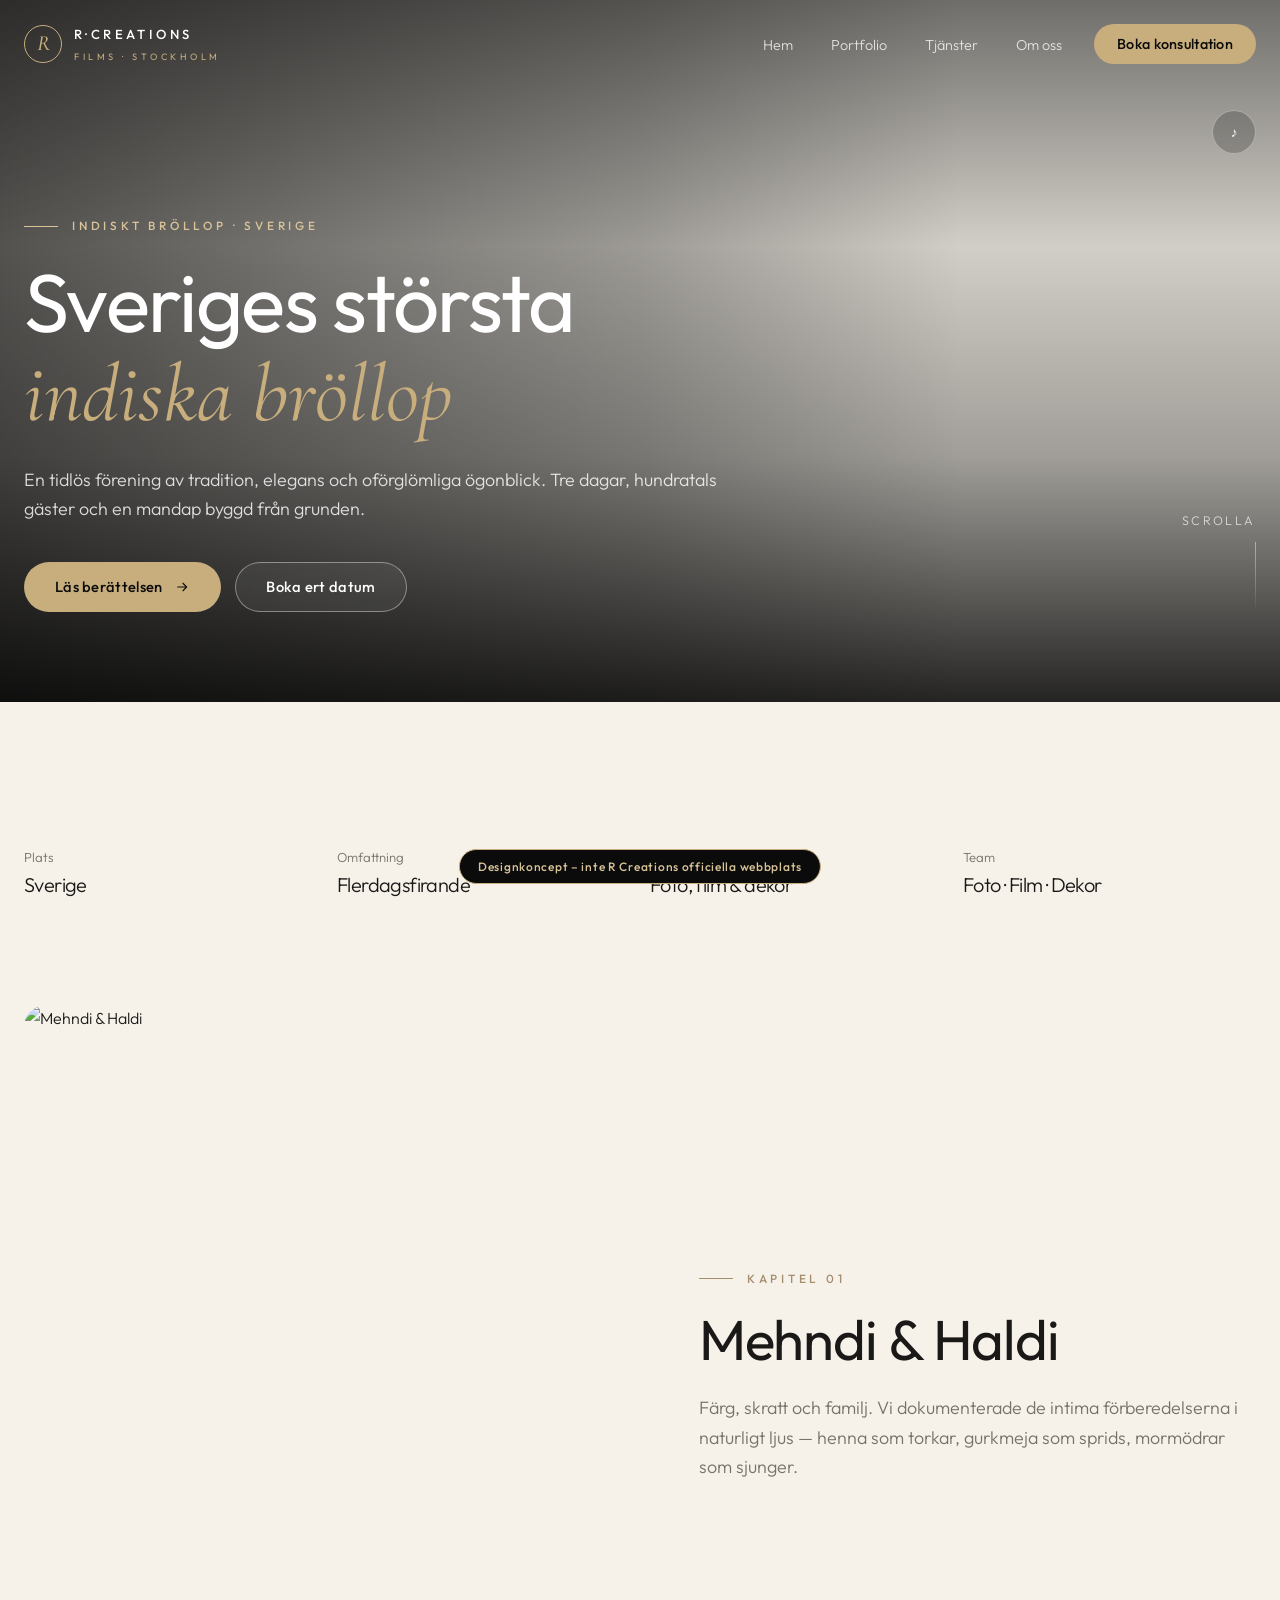
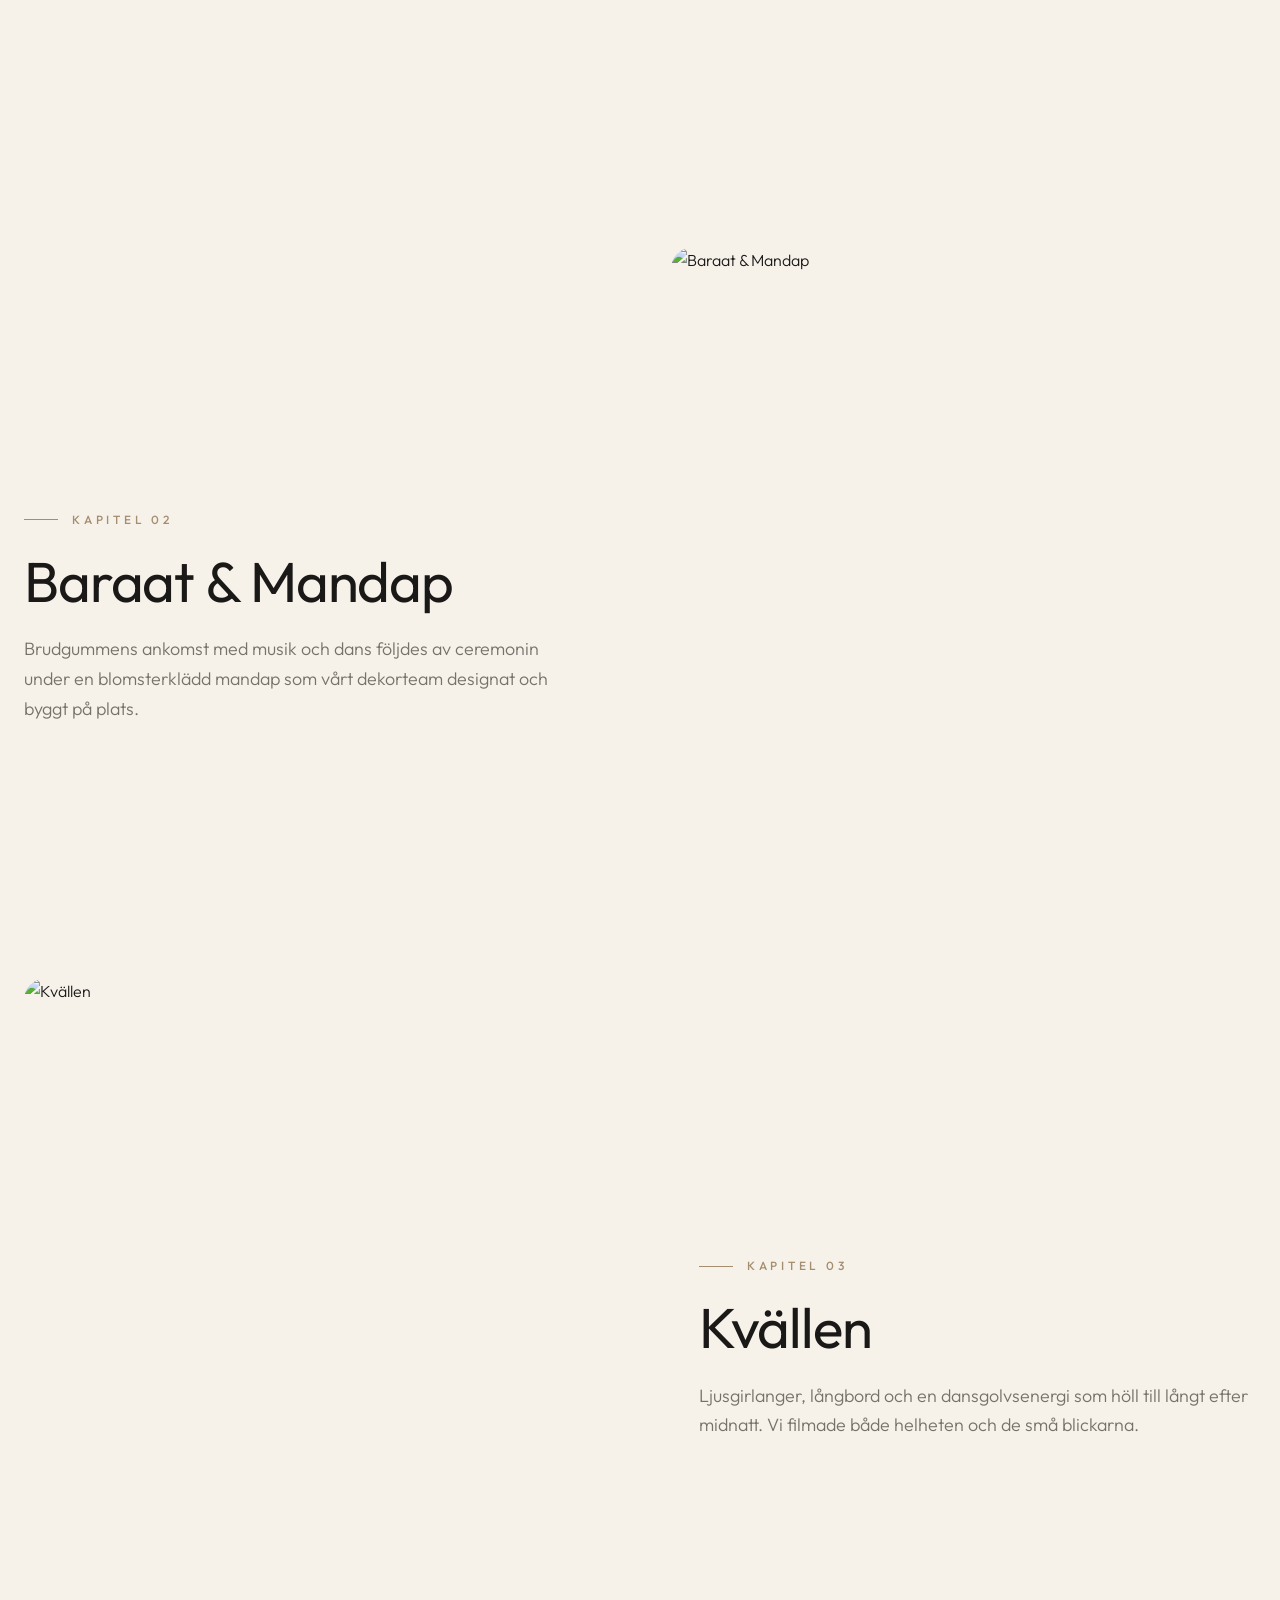
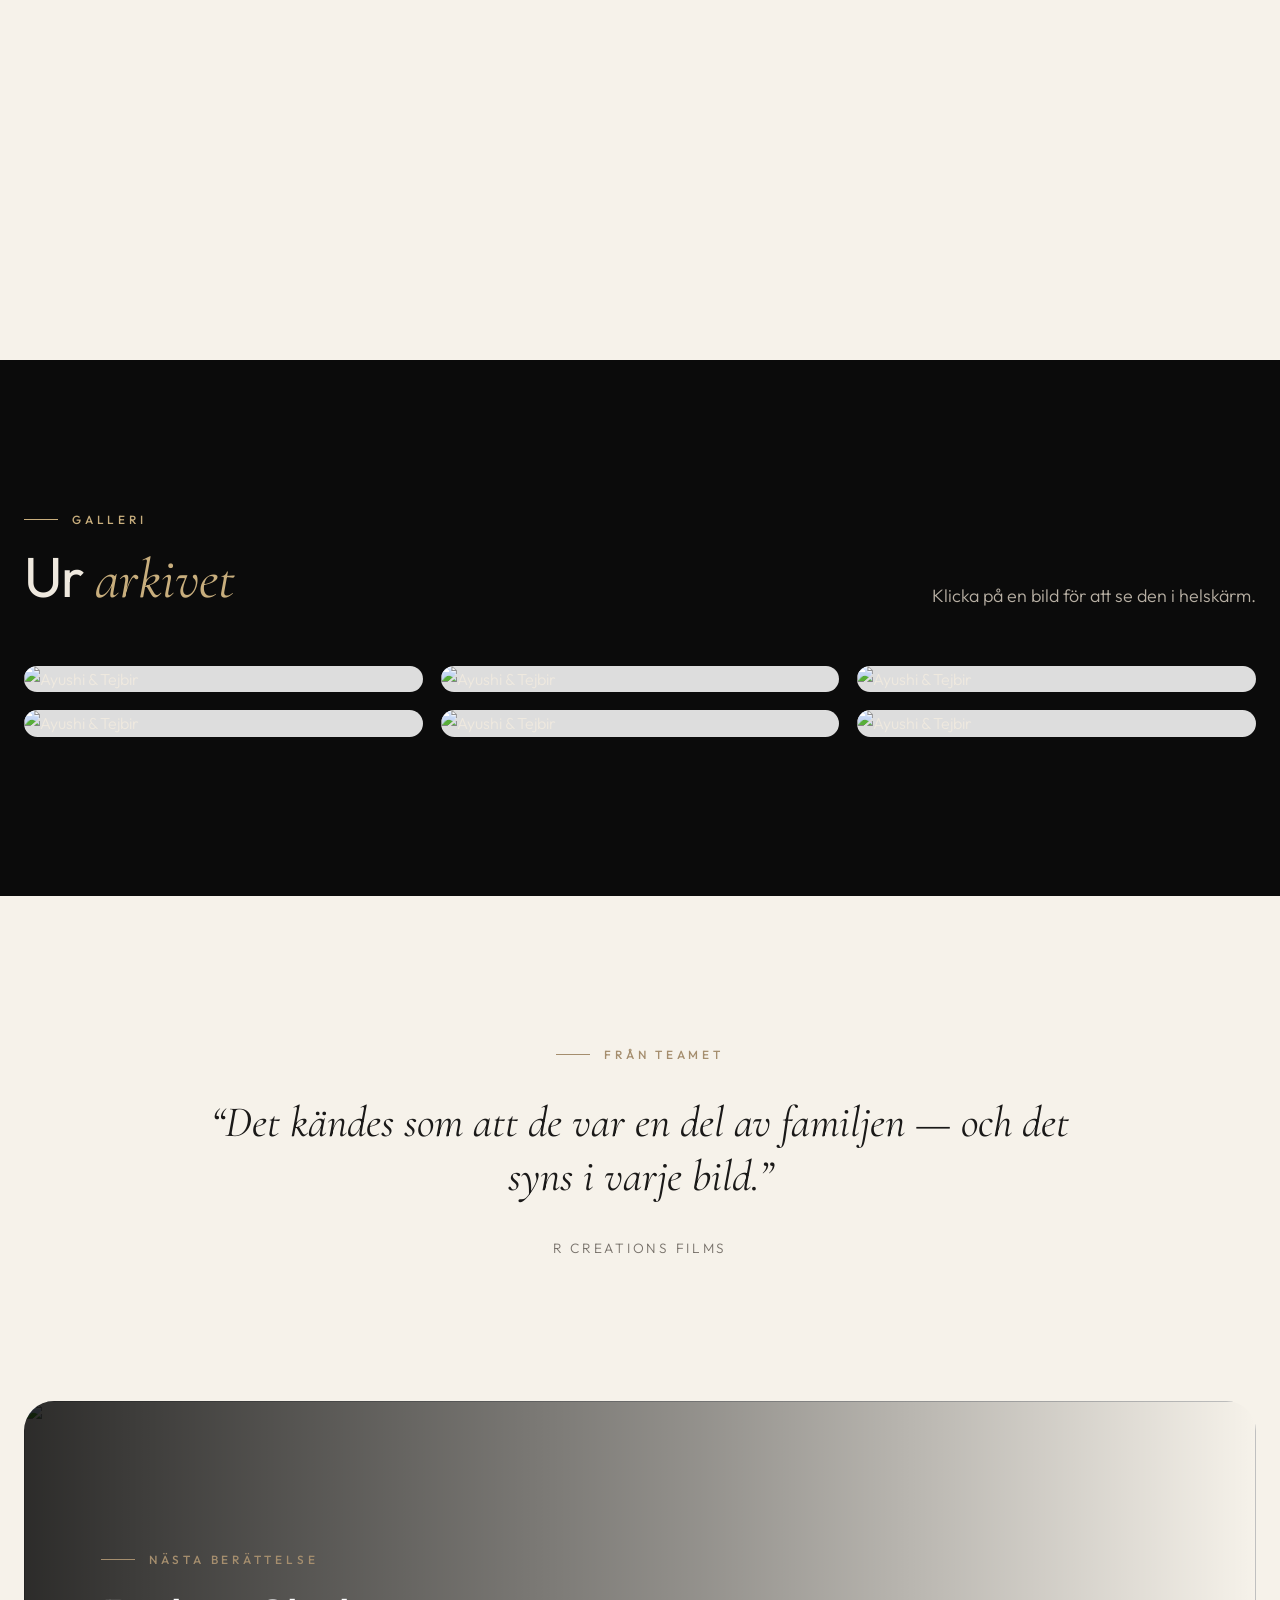
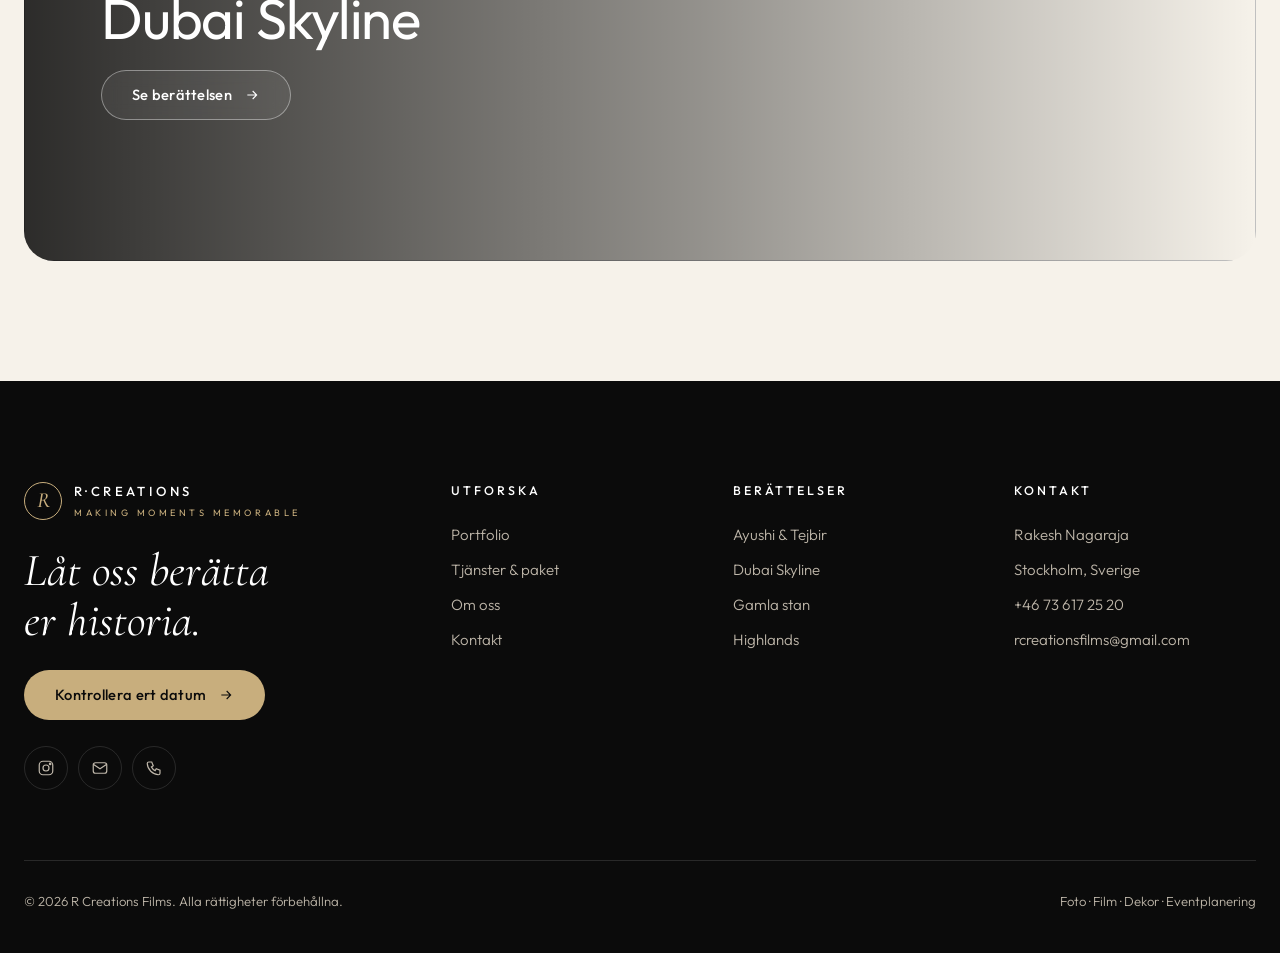
==== ayushi-tejbir.html @ c22a5a64 "R Creations designkoncept Co-Authored-By: Claude Opus 5.5 <noreply@anthropic.com> Claude-Session: ht" ====
<!doctype html><html lang="sv"><head><meta charset="utf-8"><meta name="viewport" content="width=device-width,initial-scale=1">
<title>Ayushi &amp; Tejbir — R Creations Films</title><meta name="description" content="En tidlös förening av tradition, elegans och oförglömliga ögonblick. Tre dagar, hundratals gäster och en mandap byggd från grunden."><meta name="robots" content="noindex"><meta name="theme-color" content="#0b0b0b">
<link rel="preconnect" href="https://fonts.googleapis.com"><link rel="preconnect" href="https://fonts.gstatic.com" crossorigin>
<link href="https://fonts.googleapis.com/css2?family=Outfit:wght@300;400;500;600&family=Cormorant+Garamond:ital,wght@1,400;1,500&display=swap" rel="stylesheet">
<link rel="stylesheet" href="styles.css"></head><body>
<header class="nav"><div class="wrap"><a href="index.html" class="logo" aria-label="R Creations Films"><span class="logo-mark">R</span><span class="logo-txt">R·CREATIONS<small>FILMS · STOCKHOLM</small></span></a>
<nav><ul class="menu"><li><a href="index.html">Hem</a></li><li><a href="portfolio.html">Portfolio</a></li><li><a href="tjanster.html">Tjänster</a></li><li><a href="om.html">Om oss</a></li><li><a href="kontakt.html" class="btn btn-gold">Boka konsultation</a></li></ul></nav><button class="burger" aria-label="Meny"><span></span><span></span></button></div></header>
<section class="hero page-hero"><video autoplay muted loop playsinline preload="auto" poster="https://static.wixstatic.com/media/f8e2fb_c2dbded9f70c451fb1ccffb46e70add3~mv2.jpeg/v1/fit/w_1800,h_1800,q_85,enc_auto/f8e2fb_c2dbded9f70c451fb1ccffb46e70add3~mv2.jpeg"><source src="https://videos.pexels.com/video-files/4446328/4446328-hd_1920_1080_25fps.mp4" type="video/mp4"></video>
<button class="hero-sound" aria-label="Ljud">♪</button>
<div class="wrap"><span class="eyebrow rv">Indiskt bröllop · Sverige</span><h1 class="h-xl rv d1">Sveriges största <span class="serif gold">indiska bröllop</span></h1><p class="lead rv d2">En tidlös förening av tradition, elegans och oförglömliga ögonblick. Tre dagar, hundratals gäster och en mandap byggd från grunden.</p>
<div class="hero-ctas rv d3"><a href="#berattelse" class="btn btn-gold">Läs berättelsen <svg viewBox="0 0 24 24" fill="none" stroke="currentColor" stroke-width="1.6"><path d="M5 12h14M13 6l6 6-6 6"/></svg></a><a href="kontakt.html" class="btn btn-ghost">Boka ert datum</a></div></div>
<div class="hero-meta"><span>Scrolla</span><div class="scroll-cue"></div></div></section>
<section id="berattelse"><div class="wrap"><div class="stats rv" style="grid-template-columns:repeat(4,1fr);margin:0 0 110px;border:none;padding:0"><div class="stat"><span>Plats</span><b style="font-size:1.25rem;margin-top:6px">Sverige</b></div><div class="stat"><span>Omfattning</span><b style="font-size:1.25rem;margin-top:6px">Flerdagsfirande</b></div><div class="stat"><span>Leverans</span><b style="font-size:1.25rem;margin-top:6px">Foto, film &amp; dekor</b></div><div class="stat"><span>Team</span><b style="font-size:1.25rem;margin-top:6px">Foto · Film · Dekor</b></div></div><div class="split rv"  style="margin-bottom:110px;"><div class="split-media" style="direction:ltr"><img src="https://static.wixstatic.com/media/f8e2fb_1f6669bbe9c64085b5b18fc5caa5e59b~mv2.jpg/v1/fit/w_1400,h_1400,q_85,enc_auto/f8e2fb_1f6669bbe9c64085b5b18fc5caa5e59b~mv2.jpg" alt="Mehndi &amp; Haldi" loading="lazy"></div><div style="direction:ltr"><span class="eyebrow">Kapitel 01</span><h2 class="h-lg mt">Mehndi &amp; Haldi</h2><p class="lead mt">Färg, skratt och familj. Vi dokumenterade de intima förberedelserna i naturligt ljus — henna som torkar, gurkmeja som sprids, mormödrar som sjunger.</p></div></div><div class="split rv" style="direction:rtl" style="margin-bottom:110px;direction:rtl"><div class="split-media" style="direction:ltr"><img src="https://static.wixstatic.com/media/f8e2fb_40aa49058b954da69d7b56a30a78333b~mv2.jpeg/v1/fit/w_1400,h_1400,q_85,enc_auto/f8e2fb_40aa49058b954da69d7b56a30a78333b~mv2.jpeg" alt="Baraat &amp; Mandap" loading="lazy"></div><div style="direction:ltr"><span class="eyebrow">Kapitel 02</span><h2 class="h-lg mt">Baraat &amp; Mandap</h2><p class="lead mt">Brudgummens ankomst med musik och dans följdes av ceremonin under en blomsterklädd mandap som vårt dekorteam designat och byggt på plats.</p></div></div><div class="split rv"  style="margin-bottom:110px;"><div class="split-media" style="direction:ltr"><img src="https://static.wixstatic.com/media/f8e2fb_84128d18f31047908ed9ede20b9280d7~mv2.jpg/v1/fit/w_1400,h_1400,q_85,enc_auto/f8e2fb_84128d18f31047908ed9ede20b9280d7~mv2.jpg" alt="Kvällen" loading="lazy"></div><div style="direction:ltr"><span class="eyebrow">Kapitel 03</span><h2 class="h-lg mt">Kvällen</h2><p class="lead mt">Ljusgirlanger, långbord och en dansgolvsenergi som höll till långt efter midnatt. Vi filmade både helheten och de små blickarna.</p></div></div></div></section>
<section class="dark"><div class="wrap"><div class="s-head"><div><span class="eyebrow">Galleri</span><h2 class="h-lg">Ur <span class="serif gold">arkivet</span></h2></div><p class="lead">Klicka på en bild för att se den i helskärm.</p></div><div class="masonry"><figure data-cat="x"><img src="https://static.wixstatic.com/media/f8e2fb_c2dbded9f70c451fb1ccffb46e70add3~mv2.jpeg/v1/fit/w_900,h_900,q_85,enc_auto/f8e2fb_c2dbded9f70c451fb1ccffb46e70add3~mv2.jpeg" data-full="https://static.wixstatic.com/media/f8e2fb_c2dbded9f70c451fb1ccffb46e70add3~mv2.jpeg/v1/fit/w_2000,h_2000,q_85,enc_auto/f8e2fb_c2dbded9f70c451fb1ccffb46e70add3~mv2.jpeg" alt="Ayushi &amp; Tejbir" loading="lazy"><figcaption><span>Ayushi &amp; Tejbir</span><span></span></figcaption></figure><figure data-cat="x"><img src="https://static.wixstatic.com/media/f8e2fb_40aa49058b954da69d7b56a30a78333b~mv2.jpeg/v1/fit/w_900,h_900,q_85,enc_auto/f8e2fb_40aa49058b954da69d7b56a30a78333b~mv2.jpeg" data-full="https://static.wixstatic.com/media/f8e2fb_40aa49058b954da69d7b56a30a78333b~mv2.jpeg/v1/fit/w_2000,h_2000,q_85,enc_auto/f8e2fb_40aa49058b954da69d7b56a30a78333b~mv2.jpeg" alt="Ayushi &amp; Tejbir" loading="lazy"><figcaption><span>Ayushi &amp; Tejbir</span><span></span></figcaption></figure><figure data-cat="x"><img src="https://static.wixstatic.com/media/f8e2fb_1f6669bbe9c64085b5b18fc5caa5e59b~mv2.jpg/v1/fit/w_900,h_900,q_85,enc_auto/f8e2fb_1f6669bbe9c64085b5b18fc5caa5e59b~mv2.jpg" data-full="https://static.wixstatic.com/media/f8e2fb_1f6669bbe9c64085b5b18fc5caa5e59b~mv2.jpg/v1/fit/w_2000,h_2000,q_85,enc_auto/f8e2fb_1f6669bbe9c64085b5b18fc5caa5e59b~mv2.jpg" alt="Ayushi &amp; Tejbir" loading="lazy"><figcaption><span>Ayushi &amp; Tejbir</span><span></span></figcaption></figure><figure data-cat="x"><img src="https://static.wixstatic.com/media/f8e2fb_84128d18f31047908ed9ede20b9280d7~mv2.jpg/v1/fit/w_900,h_900,q_85,enc_auto/f8e2fb_84128d18f31047908ed9ede20b9280d7~mv2.jpg" data-full="https://static.wixstatic.com/media/f8e2fb_84128d18f31047908ed9ede20b9280d7~mv2.jpg/v1/fit/w_2000,h_2000,q_85,enc_auto/f8e2fb_84128d18f31047908ed9ede20b9280d7~mv2.jpg" alt="Ayushi &amp; Tejbir" loading="lazy"><figcaption><span>Ayushi &amp; Tejbir</span><span></span></figcaption></figure><figure data-cat="x"><img src="https://static.wixstatic.com/media/f8e2fb_f773971b3a964ab3a65c7970640d8404~mv2.jpg/v1/fit/w_900,h_900,q_85,enc_auto/f8e2fb_f773971b3a964ab3a65c7970640d8404~mv2.jpg" data-full="https://static.wixstatic.com/media/f8e2fb_f773971b3a964ab3a65c7970640d8404~mv2.jpg/v1/fit/w_2000,h_2000,q_85,enc_auto/f8e2fb_f773971b3a964ab3a65c7970640d8404~mv2.jpg" alt="Ayushi &amp; Tejbir" loading="lazy"><figcaption><span>Ayushi &amp; Tejbir</span><span></span></figcaption></figure><figure data-cat="x"><img src="https://static.wixstatic.com/media/f8e2fb_e0ce8393ccfa432885214fd2fb7aaaac~mv2.jpg/v1/fit/w_900,h_900,q_85,enc_auto/f8e2fb_e0ce8393ccfa432885214fd2fb7aaaac~mv2.jpg" data-full="https://static.wixstatic.com/media/f8e2fb_e0ce8393ccfa432885214fd2fb7aaaac~mv2.jpg/v1/fit/w_2000,h_2000,q_85,enc_auto/f8e2fb_e0ce8393ccfa432885214fd2fb7aaaac~mv2.jpg" alt="Ayushi &amp; Tejbir" loading="lazy"><figcaption><span>Ayushi &amp; Tejbir</span><span></span></figcaption></figure></div></div></section>
<section><div class="wrap quote rv"><span class="eyebrow">Från teamet</span><blockquote>“Det kändes som att de var en del av familjen — och det syns i varje bild.”</blockquote><cite>R Creations Films</cite></div></section>
<a href="dubai.html" class="feature wrap rv" style="margin-bottom:120px;min-height:460px"><img src="https://static.wixstatic.com/media/f8e2fb_f4c9590817884916849a5b9937a18e26~mv2.jpg/v1/fit/w_1800,h_1800,q_85,enc_auto/f8e2fb_f4c9590817884916849a5b9937a18e26~mv2.jpg" alt="" loading="lazy"><div class="feature-body"><span class="eyebrow">Nästa berättelse</span><h2 class="h-lg">Dubai Skyline</h2><span class="btn btn-ghost">Se berättelsen <svg viewBox="0 0 24 24" fill="none" stroke="currentColor" stroke-width="1.6"><path d="M5 12h14M13 6l6 6-6 6"/></svg></span></div></a>
<footer class="footer"><div class="wrap"><div class="f-top">
<div><a href="index.html" class="logo"><span class="logo-mark">R</span><span class="logo-txt">R·CREATIONS<small>MAKING MOMENTS MEMORABLE</small></span></a>
<p class="f-big">Låt oss berätta<br>er historia.</p><a href="kontakt.html" class="btn btn-gold">Kontrollera ert datum <svg viewBox="0 0 24 24" fill="none" stroke="currentColor" stroke-width="1.6"><path d="M5 12h14M13 6l6 6-6 6"/></svg></a>
<div class="socials"><a href="https://www.instagram.com/rcreations_films" target="_blank" rel="noopener" aria-label="Instagram"><svg viewBox="0 0 24 24" fill="none" stroke="currentColor" stroke-width="1.6"><rect x="3" y="3" width="18" height="18" rx="5"/><circle cx="12" cy="12" r="4"/><circle cx="17.5" cy="6.5" r="1" fill="currentColor"/></svg></a><a href="mailto:rcreationsfilms@gmail.com" aria-label="E-post"><svg viewBox="0 0 24 24" fill="none" stroke="currentColor" stroke-width="1.6"><rect x="3" y="5" width="18" height="14" rx="3"/><path d="M3 7l9 6 9-6"/></svg></a><a href="tel:+46736172520" aria-label="Telefon"><svg viewBox="0 0 24 24" fill="none" stroke="currentColor" stroke-width="1.6"><path d="M5 4h4l2 5-2.5 1.5a11 11 0 005 5L15 13l5 2v4a2 2 0 01-2 2A16 16 0 013 6a2 2 0 012-2"/></svg></a></div></div>
<div><h4>Utforska</h4><ul><li><a href="portfolio.html">Portfolio</a></li><li><a href="tjanster.html">Tjänster &amp; paket</a></li><li><a href="om.html">Om oss</a></li><li><a href="kontakt.html">Kontakt</a></li></ul></div>
<div><h4>Berättelser</h4><ul><li><a href="ayushi-tejbir.html">Ayushi &amp; Tejbir</a></li><li><a href="dubai.html">Dubai Skyline</a></li><li><a href="stockholm.html">Gamla stan</a></li><li><a href="highlands.html">Highlands</a></li></ul></div>
<div><h4>Kontakt</h4><ul><li>Rakesh Nagaraja</li><li>Stockholm, Sverige</li><li><a href="tel:+46736172520">+46 73 617 25 20</a></li><li><a href="mailto:rcreationsfilms@gmail.com">rcreationsfilms@gmail.com</a></li></ul></div>
</div><div class="f-bot"><span>© 2026 R Creations Films. Alla rättigheter förbehållna.</span><span>Foto · Film · Dekor · Eventplanering</span></div></div></footer>
<div style="position:fixed;bottom:16px;left:50%;transform:translateX(-50%);z-index:200;background:#0b0b0b;color:#d9c49a;border:1px solid #c8ae7d;border-radius:999px;padding:9px 18px;font:500 12px Outfit,sans-serif;letter-spacing:.06em">Designkoncept – inte R Creations officiella webbplats</div><script src="main.js"></script></body></html>
---- styles.css ----
:root{
  --ink:#0b0b0b; --ink-2:#141313; --char:#2f2e2e; --line:rgba(255,255,255,.12);
  --paper:#f6f2ea; --paper-2:#ece5d8; --text:#1a1918; --muted:#77716a;
  --gold:#c8ae7d; --gold-2:#d9c49a; --gold-3:#a58e6e;
  --r:999px; --rc:22px;
  --sans:"Outfit",system-ui,sans-serif; --serif:"Cormorant Garamond",Georgia,serif;
  --ease:cubic-bezier(.2,.7,.1,1);
}
*{box-sizing:border-box;margin:0;padding:0}
html{scroll-behavior:smooth}
body{font-family:var(--sans);font-weight:300;color:var(--text);background:var(--paper);line-height:1.65;-webkit-font-smoothing:antialiased;overflow-x:hidden}
img,video{display:block;max-width:100%}
a{color:inherit;text-decoration:none}
.wrap{width:min(1240px,100% - 48px);margin-inline:auto}
.dark{background:var(--ink);color:#efe9df}
.eyebrow{font-size:.74rem;letter-spacing:.32em;text-transform:uppercase;font-weight:500;color:var(--gold-3);display:inline-flex;align-items:center;gap:14px}
.dark .eyebrow{color:var(--gold)}
.eyebrow::before{content:"";width:34px;height:1px;background:currentColor}
h1,h2,h3{font-weight:400;line-height:1.08;letter-spacing:-.02em}
.h-xl{font-size:clamp(2.6rem,6.4vw,5.8rem)}
.h-lg{font-size:clamp(2.1rem,4.4vw,3.8rem)}
.h-md{font-size:clamp(1.5rem,2.4vw,2.1rem)}
.serif{font-family:var(--serif);font-style:italic;font-weight:400;letter-spacing:0}
.gold{color:var(--gold)}
.lead{font-size:clamp(1.05rem,1.4vw,1.2rem);color:var(--muted);max-width:60ch}
.dark .lead{color:#b8b0a4}
section{padding:clamp(80px,11vw,150px) 0}

/* buttons */
.btn{display:inline-flex;align-items:center;gap:12px;padding:16px 30px;border-radius:var(--r);font:500 .92rem/1 var(--sans);letter-spacing:.02em;transition:all .45s var(--ease);border:1px solid transparent;cursor:pointer;white-space:nowrap}
.btn svg{width:16px;height:16px;transition:transform .45s var(--ease)}
.btn:hover svg{transform:translateX(4px)}
.btn-gold{background:var(--gold);color:var(--ink)}
.btn-gold:hover{background:var(--gold-2);box-shadow:0 14px 40px -14px rgba(200,174,125,.7)}
.btn-ghost{border-color:rgba(255,255,255,.4);color:#fff;backdrop-filter:blur(8px);background:rgba(255,255,255,.06)}
.btn-ghost:hover{background:#fff;color:var(--ink)}
.btn-dark{background:var(--ink);color:#fff}
.btn-dark:hover{background:var(--char)}
.btn-line{border-color:rgba(0,0,0,.2)}
.btn-line:hover{border-color:var(--ink);background:var(--ink);color:#fff}

/* nav */
.nav{position:fixed;inset:0 0 auto;z-index:50;transition:all .5s var(--ease)}
.nav .wrap{display:flex;align-items:center;justify-content:space-between;height:88px;transition:height .5s var(--ease)}
.nav.scrolled{background:rgba(11,11,11,.82);backdrop-filter:blur(16px);border-bottom:1px solid var(--line)}
.nav.scrolled .wrap{height:70px}
.logo{display:flex;align-items:center;gap:12px;color:#fff}
.logo-mark{width:38px;height:38px;border-radius:50%;border:1px solid var(--gold);display:grid;place-items:center;font:italic 500 1.35rem/1 var(--serif);color:var(--gold)}
.logo-txt{font-weight:500;letter-spacing:.26em;font-size:.82rem}
.logo-txt small{display:block;font-size:.58rem;letter-spacing:.38em;color:var(--gold);font-weight:400;margin-top:3px}
.menu{display:flex;gap:6px;list-style:none;align-items:center}
.menu a{color:rgba(255,255,255,.78);font-size:.9rem;padding:10px 16px;border-radius:var(--r);transition:all .3s}
.menu a:hover,.menu a.active{color:#fff;background:rgba(255,255,255,.08)}
.menu .btn{padding:12px 22px;margin-left:10px;color:var(--ink)}
.menu .btn:hover{background:var(--gold-2)}
.burger{display:none;width:46px;height:46px;border-radius:50%;border:1px solid rgba(255,255,255,.3);background:none;cursor:pointer;position:relative}
.burger span{position:absolute;left:14px;right:14px;height:1.5px;background:#fff;transition:.4s var(--ease)}
.burger span:nth-child(1){top:18px}.burger span:nth-child(2){top:26px}
.nav.open .burger span:nth-child(1){top:22px;transform:rotate(45deg)}
.nav.open .burger span:nth-child(2){top:22px;transform:rotate(-45deg)}
@media(max-width:920px){
  .burger{display:block}
  .menu{position:fixed;inset:0;background:var(--ink);flex-direction:column;justify-content:center;gap:4px;opacity:0;pointer-events:none;transition:.5s var(--ease);z-index:-1}
  .menu a{font-size:1.6rem;font-weight:300}
  .menu .btn{font-size:1rem;margin:20px 0 0}
  .nav.open .menu{opacity:1;pointer-events:auto}
}

/* hero */
.hero{position:relative;min-height:100svh;display:flex;align-items:flex-end;color:#fff;overflow:hidden;padding:0 0 clamp(70px,10vh,120px)}
.hero video,.hero .hero-img{position:absolute;inset:0;width:100%;height:100%;object-fit:cover;z-index:-2;transform:scale(1.04)}
.hero::after{content:"";position:absolute;inset:0;z-index:-1;background:linear-gradient(180deg,rgba(0,0,0,.55) 0%,rgba(0,0,0,.15) 35%,rgba(0,0,0,.35) 65%,rgba(0,0,0,.85) 100%)}
.hero h1{max-width:13ch;margin:22px 0 26px}
.hero .lead{color:rgba(255,255,255,.82)}
.hero-ctas{display:flex;gap:14px;flex-wrap:wrap;margin-top:38px}
.hero-meta{position:absolute;right:max(24px,calc((100% - 1240px)/2));bottom:clamp(70px,10vh,120px);display:flex;flex-direction:column;align-items:flex-end;gap:10px;font-size:.78rem;letter-spacing:.2em;text-transform:uppercase;color:rgba(255,255,255,.7)}
.scroll-cue{width:1px;height:70px;background:linear-gradient(var(--gold),transparent);animation:cue 2.2s infinite}
@keyframes cue{0%{transform:scaleY(0);transform-origin:top}50%{transform:scaleY(1);transform-origin:top}51%{transform-origin:bottom}100%{transform:scaleY(0);transform-origin:bottom}}
@media(max-width:760px){.hero-meta{display:none}}
.page-hero{min-height:78svh}
.hero-sound{position:absolute;right:24px;top:110px;width:44px;height:44px;border-radius:50%;border:1px solid rgba(255,255,255,.35);background:rgba(0,0,0,.2);color:#fff;cursor:pointer;display:grid;place-items:center;backdrop-filter:blur(6px)}

/* marquee */
.marquee{overflow:hidden;border-block:1px solid var(--line);padding:26px 0;background:var(--ink)}
.marquee-track{display:flex;gap:60px;width:max-content;animation:mq 40s linear infinite}
.marquee span{font:italic 400 clamp(1.6rem,3vw,2.4rem)/1 var(--serif);color:#e9e1d3;display:flex;align-items:center;gap:60px;white-space:nowrap}
.marquee span::after{content:"✦";font-style:normal;font-size:.9rem;color:var(--gold)}
@keyframes mq{to{transform:translateX(-50%)}}

/* split intro */
.split{display:grid;grid-template-columns:1.05fr 1fr;gap:clamp(40px,7vw,110px);align-items:center}
.split-media{position:relative}
.split-media img{border-radius:var(--rc);aspect-ratio:4/5;object-fit:cover;width:100%}
.split-media .float{position:absolute;width:46%;right:-8%;bottom:-10%;border-radius:var(--rc);border:8px solid var(--paper);aspect-ratio:3/4;object-fit:cover}
.badge{position:absolute;left:-26px;top:40px;width:128px;height:128px;border-radius:50%;background:var(--ink);color:var(--gold);display:grid;place-items:center;text-align:center;font-size:.66rem;letter-spacing:.2em;text-transform:uppercase;line-height:1.5}
.badge b{display:block;font:italic 500 2.4rem/1 var(--serif);letter-spacing:0;color:#fff}
.stats{display:grid;grid-template-columns:repeat(3,1fr);gap:20px;margin-top:46px;padding-top:34px;border-top:1px solid rgba(0,0,0,.1)}
.stat b{display:block;font-weight:300;font-size:clamp(2rem,3.4vw,2.9rem);line-height:1;letter-spacing:-.03em}
.stat span{font-size:.82rem;color:var(--muted)}
.dark .stats{border-color:var(--line)}
@media(max-width:900px){.split{grid-template-columns:1fr}.split-media .float{right:0}.badge{left:12px}}

/* section head */
.s-head{display:flex;justify-content:space-between;align-items:flex-end;gap:30px;margin-bottom:56px;flex-wrap:wrap}
.s-head h2{margin-top:18px;max-width:16ch}

/* services */
.services{display:grid;grid-template-columns:repeat(3,1fr);gap:20px}
.svc{position:relative;border-radius:var(--rc);overflow:hidden;aspect-ratio:3/4;color:#fff;display:flex;align-items:flex-end;isolation:isolate}
.svc img{position:absolute;inset:0;width:100%;height:100%;object-fit:cover;z-index:-2;transition:transform 1.2s var(--ease)}
.svc::after{content:"";position:absolute;inset:0;z-index:-1;background:linear-gradient(180deg,transparent 35%,rgba(0,0,0,.85))}
.svc:hover img{transform:scale(1.07)}
.svc-body{padding:30px}
.svc-num{font-size:.75rem;letter-spacing:.25em;color:var(--gold)}
.svc h3{font-size:1.7rem;margin:8px 0 10px}
.svc p{font-size:.92rem;color:rgba(255,255,255,.75);max-height:0;overflow:hidden;opacity:0;transition:all .6s var(--ease)}
.svc:hover p{max-height:120px;opacity:1}
@media(max-width:900px){.services{grid-template-columns:1fr}.svc{aspect-ratio:4/3}.svc p{max-height:none;opacity:1}}

/* featured story */
.feature{position:relative;border-radius:calc(var(--rc) + 8px);overflow:hidden;min-height:640px;display:flex;align-items:center;color:#fff}
.feature img{position:absolute;inset:0;width:100%;height:100%;object-fit:cover;z-index:-2}
.feature::after{content:"";position:absolute;inset:0;z-index:-1;background:linear-gradient(90deg,rgba(0,0,0,.82) 0%,rgba(0,0,0,.4) 55%,transparent)}
.feature-body{padding:clamp(30px,6vw,80px);max-width:620px}
.feature h2{margin:20px 0}
.feature h2 .serif{color:var(--gold-2)}

/* gallery */
.masonry{columns:3 300px;column-gap:18px}
.masonry figure{break-inside:avoid;margin-bottom:18px;border-radius:18px;overflow:hidden;position:relative;cursor:zoom-in;background:#ddd}
.masonry img{width:100%;transition:transform 1s var(--ease),filter .6s}
.masonry figure:hover img{transform:scale(1.04)}
.masonry figcaption{position:absolute;left:14px;bottom:14px;right:14px;display:flex;justify-content:space-between;align-items:center;color:#fff;font-size:.82rem;opacity:0;transform:translateY(8px);transition:.5s var(--ease)}
.masonry figcaption span{background:rgba(0,0,0,.45);backdrop-filter:blur(8px);padding:8px 14px;border-radius:var(--r)}
.masonry figure:hover figcaption{opacity:1;transform:none}
.masonry figure.hide{display:none}

.filters{display:flex;gap:8px;flex-wrap:wrap}
.chip{padding:11px 22px;border-radius:var(--r);border:1px solid rgba(0,0,0,.15);background:none;font:400 .88rem var(--sans);cursor:pointer;transition:.3s;color:inherit}
.chip:hover{border-color:var(--ink)}
.chip.on{background:var(--ink);color:#fff;border-color:var(--ink)}

/* projects grid */
.projects{display:grid;grid-template-columns:repeat(12,1fr);gap:22px}
.proj{grid-column:span 6;display:block}
.proj.wide{grid-column:span 12}
.proj.third{grid-column:span 4}
.proj-media{border-radius:var(--rc);overflow:hidden;aspect-ratio:4/3;position:relative}
.proj.wide .proj-media{aspect-ratio:21/9}
.proj.third .proj-media{aspect-ratio:3/4}
.proj-media img,.proj-media video{width:100%;height:100%;object-fit:cover;transition:transform 1.2s var(--ease)}
.proj:hover .proj-media img{transform:scale(1.05)}
.proj-tag{position:absolute;top:18px;left:18px;background:rgba(255,255,255,.92);color:var(--ink);font-size:.72rem;letter-spacing:.14em;text-transform:uppercase;padding:8px 14px;border-radius:var(--r);font-weight:500}
.proj-info{display:flex;justify-content:space-between;align-items:baseline;padding:20px 4px 0;gap:20px}
.proj-info h3{font-size:1.5rem}
.proj-info span{color:var(--muted);font-size:.88rem}
.proj .arrow{width:48px;height:48px;border-radius:50%;border:1px solid rgba(0,0,0,.15);display:grid;place-items:center;flex:none;transition:.4s var(--ease)}
.proj:hover .arrow{background:var(--gold);border-color:var(--gold);transform:rotate(-45deg)}
@media(max-width:860px){.proj,.proj.third{grid-column:span 12}.proj.wide .proj-media{aspect-ratio:4/3}}

/* process */
.steps{display:grid;grid-template-columns:repeat(4,1fr);gap:0;border-top:1px solid var(--line)}
.step{padding:38px 28px 10px 0;border-right:1px solid var(--line);margin-right:28px}
.step:last-child{border:none}
.step b{font:italic 400 2.8rem/1 var(--serif);color:var(--gold)}
.step h3{font-size:1.25rem;margin:18px 0 10px}
.step p{font-size:.92rem;color:#a9a196}
@media(max-width:900px){.steps{grid-template-columns:1fr 1fr}.step{border:none}}
@media(max-width:560px){.steps{grid-template-columns:1fr}}

/* testimonials */
.quote{text-align:center;max-width:900px;margin:auto}
.quote blockquote{font:italic 400 clamp(1.7rem,3.4vw,2.9rem)/1.25 var(--serif);margin:30px 0}
.quote cite{font-style:normal;font-size:.85rem;letter-spacing:.2em;text-transform:uppercase;color:var(--muted)}
.q-dots{display:flex;gap:10px;justify-content:center;margin-top:34px}
.q-dots button{width:10px;height:10px;border-radius:50%;border:none;background:rgba(0,0,0,.18);cursor:pointer;transition:.4s}
.q-dots button.on{background:var(--gold-3);width:30px;border-radius:10px}

/* packages */
.packs{display:grid;grid-template-columns:repeat(3,1fr);gap:20px}
.pack{border:1px solid rgba(0,0,0,.1);border-radius:var(--rc);padding:40px 34px;background:#fff;display:flex;flex-direction:column;transition:.5s var(--ease)}
.pack:hover{transform:translateY(-6px);box-shadow:0 30px 60px -30px rgba(0,0,0,.25)}
.pack.hl{background:var(--ink);color:#efe9df;border-color:var(--ink)}
.pack .tag{align-self:flex-start;font-size:.7rem;letter-spacing:.18em;text-transform:uppercase;padding:7px 13px;border-radius:var(--r);background:var(--paper-2);margin-bottom:24px}
.pack.hl .tag{background:var(--gold);color:var(--ink)}
.pack h3{font-size:1.8rem}
.pack .price{font-size:.95rem;color:var(--muted);margin:8px 0 26px}
.pack.hl .price{color:#a9a196}
.pack .price b{font-size:2.3rem;font-weight:300;color:var(--text);letter-spacing:-.03em}
.pack.hl .price b{color:#fff}
.pack ul{list-style:none;display:grid;gap:12px;margin-bottom:34px;flex:1}
.pack li{display:flex;gap:12px;font-size:.94rem}
.pack li::before{content:"";flex:none;width:18px;height:18px;margin-top:3px;border-radius:50%;background:var(--gold) url("data:image/svg+xml,%3Csvg xmlns='http://www.w3.org/2000/svg' viewBox='0 0 24 24' fill='none' stroke='%230b0b0b' stroke-width='3'%3E%3Cpath d='M5 12l5 5L20 7'/%3E%3C/svg%3E") center/11px no-repeat}
.pack .btn{justify-content:center}
@media(max-width:900px){.packs{grid-template-columns:1fr}}

/* faq */
.faq{max-width:860px}
.faq details{border-bottom:1px solid rgba(0,0,0,.12)}
.faq summary{list-style:none;cursor:pointer;display:flex;justify-content:space-between;align-items:center;padding:28px 0;font-size:1.15rem;font-weight:400}
.faq summary::-webkit-details-marker{display:none}
.faq summary i{width:38px;height:38px;border-radius:50%;border:1px solid rgba(0,0,0,.15);display:grid;place-items:center;flex:none;font-style:normal;transition:.4s var(--ease)}
.faq details[open] summary i{transform:rotate(45deg);background:var(--ink);color:#fff}
.faq details p{padding:0 60px 28px 0;color:var(--muted)}

/* cta band */
.cta{position:relative;color:#fff;text-align:center;overflow:hidden;isolation:isolate}
.cta video,.cta img{position:absolute;inset:0;width:100%;height:100%;object-fit:cover;z-index:-2}
.cta::after{content:"";position:absolute;inset:0;background:rgba(8,8,8,.62);z-index:-1}
.cta h2{max-width:16ch;margin:22px auto 34px}
.cta .hero-ctas{justify-content:center}

/* insta */
.insta{display:grid;grid-template-columns:repeat(6,1fr);gap:6px}
.insta a{aspect-ratio:1;overflow:hidden;position:relative}
.insta img{width:100%;height:100%;object-fit:cover;transition:.8s var(--ease)}
.insta a:hover img{transform:scale(1.08);filter:brightness(.7)}
@media(max-width:760px){.insta{grid-template-columns:repeat(3,1fr)}}

/* footer */
.footer{background:var(--ink);color:#bfb7aa;padding:100px 0 40px}
.f-top{display:grid;grid-template-columns:1.6fr 1fr 1fr 1fr;gap:40px;padding-bottom:70px;border-bottom:1px solid var(--line)}
.footer h4{color:#fff;font-weight:500;font-size:.78rem;letter-spacing:.24em;text-transform:uppercase;margin-bottom:22px}
.footer ul{list-style:none;display:grid;gap:10px;font-size:.94rem}
.footer a:hover{color:var(--gold)}
.f-big{font:italic 400 clamp(2rem,3.6vw,3rem)/1.1 var(--serif);color:#fff;margin:24px 0}
.f-bot{display:flex;justify-content:space-between;padding-top:30px;font-size:.82rem;flex-wrap:wrap;gap:10px}
.socials{display:flex;gap:10px;margin-top:26px}
.socials a{width:44px;height:44px;border-radius:50%;border:1px solid var(--line);display:grid;place-items:center;transition:.3s}
.socials a:hover{background:var(--gold);color:var(--ink);border-color:var(--gold)}
.socials svg{width:18px;height:18px}
@media(max-width:860px){.f-top{grid-template-columns:1fr 1fr}}

/* forms */
.form{display:grid;grid-template-columns:1fr 1fr;gap:16px}
.field{display:flex;flex-direction:column;gap:8px}
.field.full{grid-column:1/-1}
.field label{font-size:.78rem;letter-spacing:.14em;text-transform:uppercase;font-weight:500;color:var(--muted)}
.field input,.field select,.field textarea{font:300 1rem var(--sans);padding:17px 22px;border-radius:16px;border:1px solid rgba(0,0,0,.14);background:#fff;color:var(--text);transition:.3s;width:100%}
.field input,.field select{border-radius:var(--r)}
.field textarea{min-height:150px;resize:vertical}
.field :focus{outline:none;border-color:var(--gold-3);box-shadow:0 0 0 4px rgba(200,174,125,.2)}
.opts{display:flex;flex-wrap:wrap;gap:8px}
.opts input{display:none}
.opts label{padding:11px 20px;border-radius:var(--r);border:1px solid rgba(0,0,0,.15);cursor:pointer;font-size:.9rem;text-transform:none;letter-spacing:0;color:var(--text);font-weight:400;transition:.3s}
.opts input:checked+label{background:var(--ink);color:#fff;border-color:var(--ink)}
@media(max-width:640px){.form{grid-template-columns:1fr}}

/* lightbox */
.lb{position:fixed;inset:0;background:rgba(5,5,5,.96);z-index:100;display:flex;align-items:center;justify-content:center;opacity:0;pointer-events:none;transition:.4s}
.lb.on{opacity:1;pointer-events:auto}
.lb img{max-width:90vw;max-height:84vh;border-radius:12px}
.lb button{position:absolute;width:54px;height:54px;border-radius:50%;border:1px solid rgba(255,255,255,.25);background:none;color:#fff;font-size:1.3rem;cursor:pointer}
.lb .x{top:24px;right:24px}.lb .pv{left:24px}.lb .nx{right:24px}
.lb .cnt{position:absolute;bottom:26px;color:#aaa;font-size:.85rem;letter-spacing:.2em}

/* reveal */
.rv{opacity:0;transform:translateY(40px);transition:opacity 1.1s var(--ease),transform 1.1s var(--ease)}
.rv.in{opacity:1;transform:none}
.rv.d1{transition-delay:.1s}.rv.d2{transition-delay:.2s}.rv.d3{transition-delay:.3s}
@media(prefers-reduced-motion:reduce){.rv{opacity:1;transform:none}.marquee-track{animation:none}}
.mt{margin-top:22px}.center{text-align:center}
@media(max-width:560px){.f-top{grid-template-columns:1fr}.footer a{word-break:break-word}.f-top>div:first-child{grid-column:auto}}
@media(max-width:860px){.f-top>div:first-child{grid-column:1/-1}}
.svc-list{list-style:none;display:grid;gap:12px;margin-top:28px}
.svc-list li{display:flex;gap:12px}
.svc-list li::before{content:"";flex:none;width:18px;height:18px;margin-top:4px;border-radius:50%;background:var(--gold) url("data:image/svg+xml,%3Csvg xmlns='http://www.w3.org/2000/svg' viewBox='0 0 24 24' fill='none' stroke='%230b0b0b' stroke-width='3'%3E%3Cpath d='M5 12l5 5L20 7'/%3E%3C/svg%3E") center/11px no-repeat}
@media(max-width:700px){#berattelse .stats{grid-template-columns:1fr 1fr!important}}
.hero::before{content:"";position:absolute;inset:0;z-index:-1;background:linear-gradient(90deg,rgba(0,0,0,.6) 0%,rgba(0,0,0,.25) 50%,transparent 75%)}
.hero .eyebrow{color:var(--gold-2)}
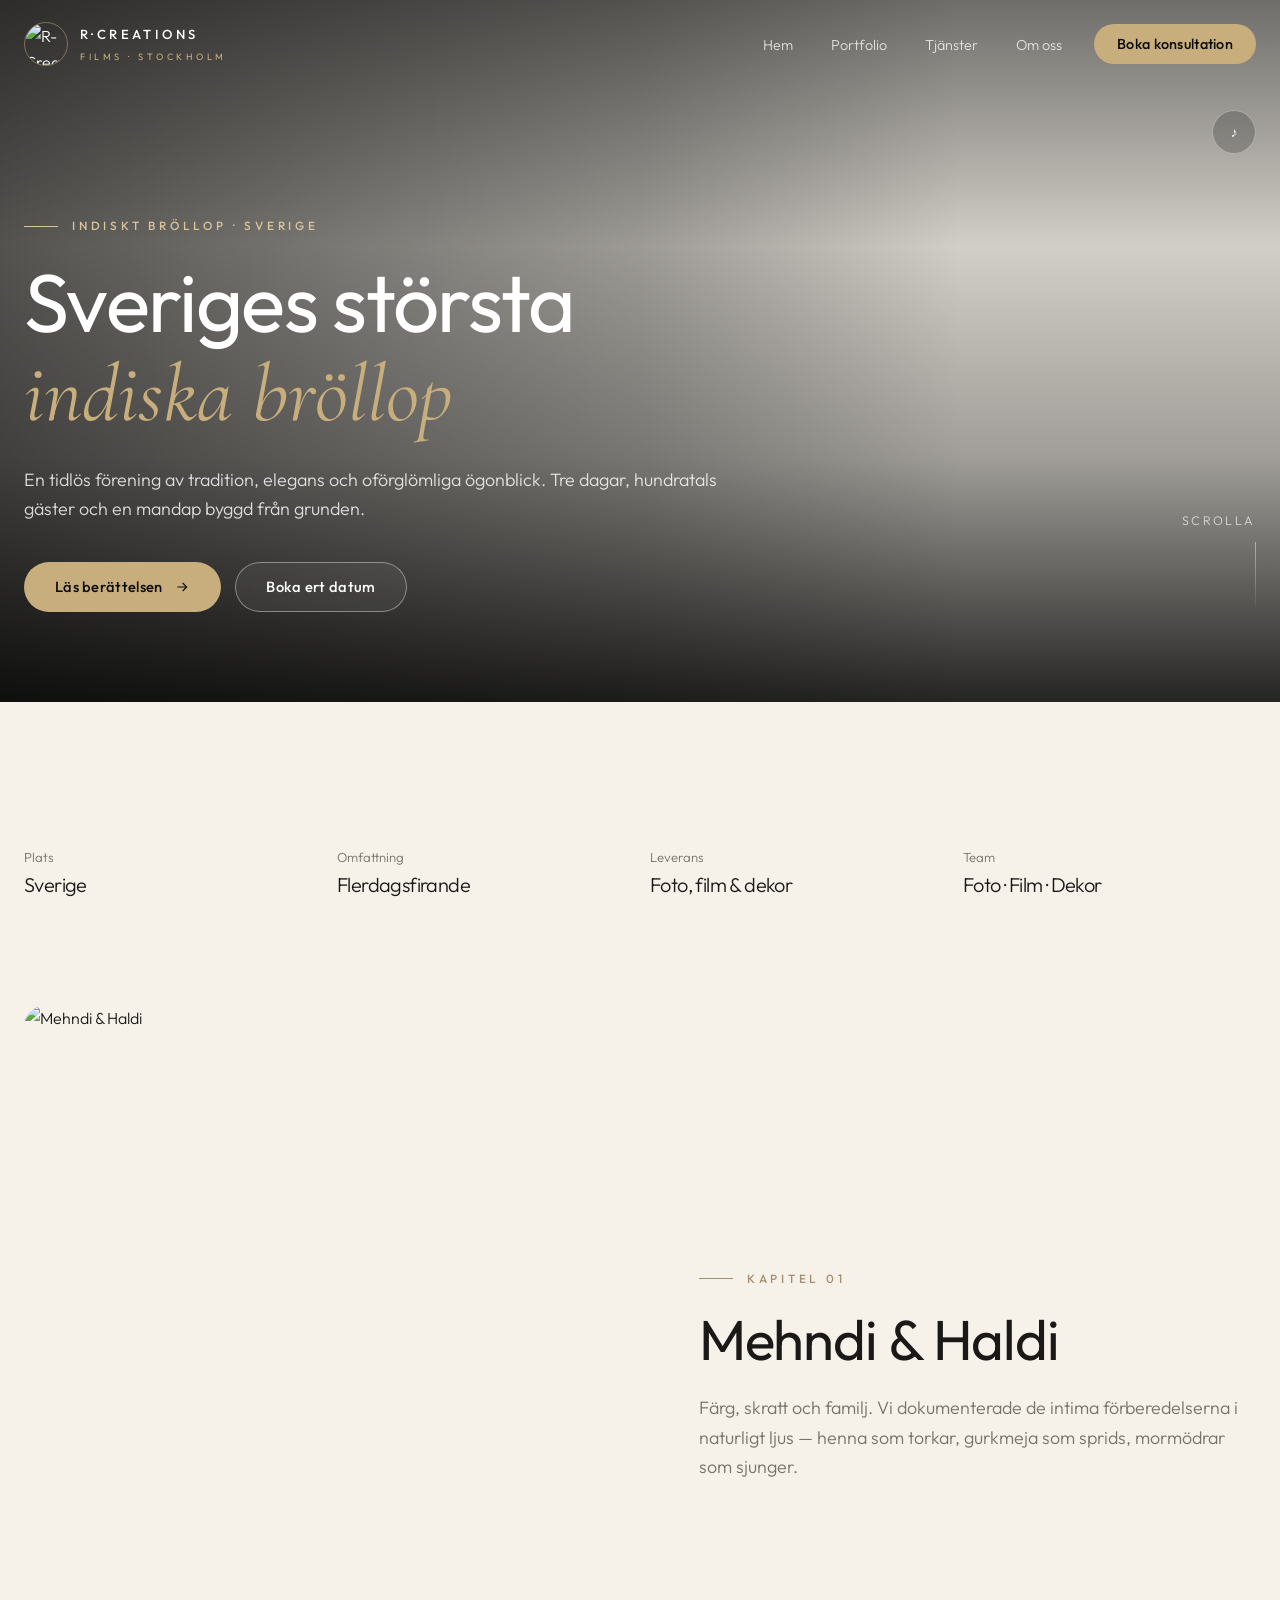
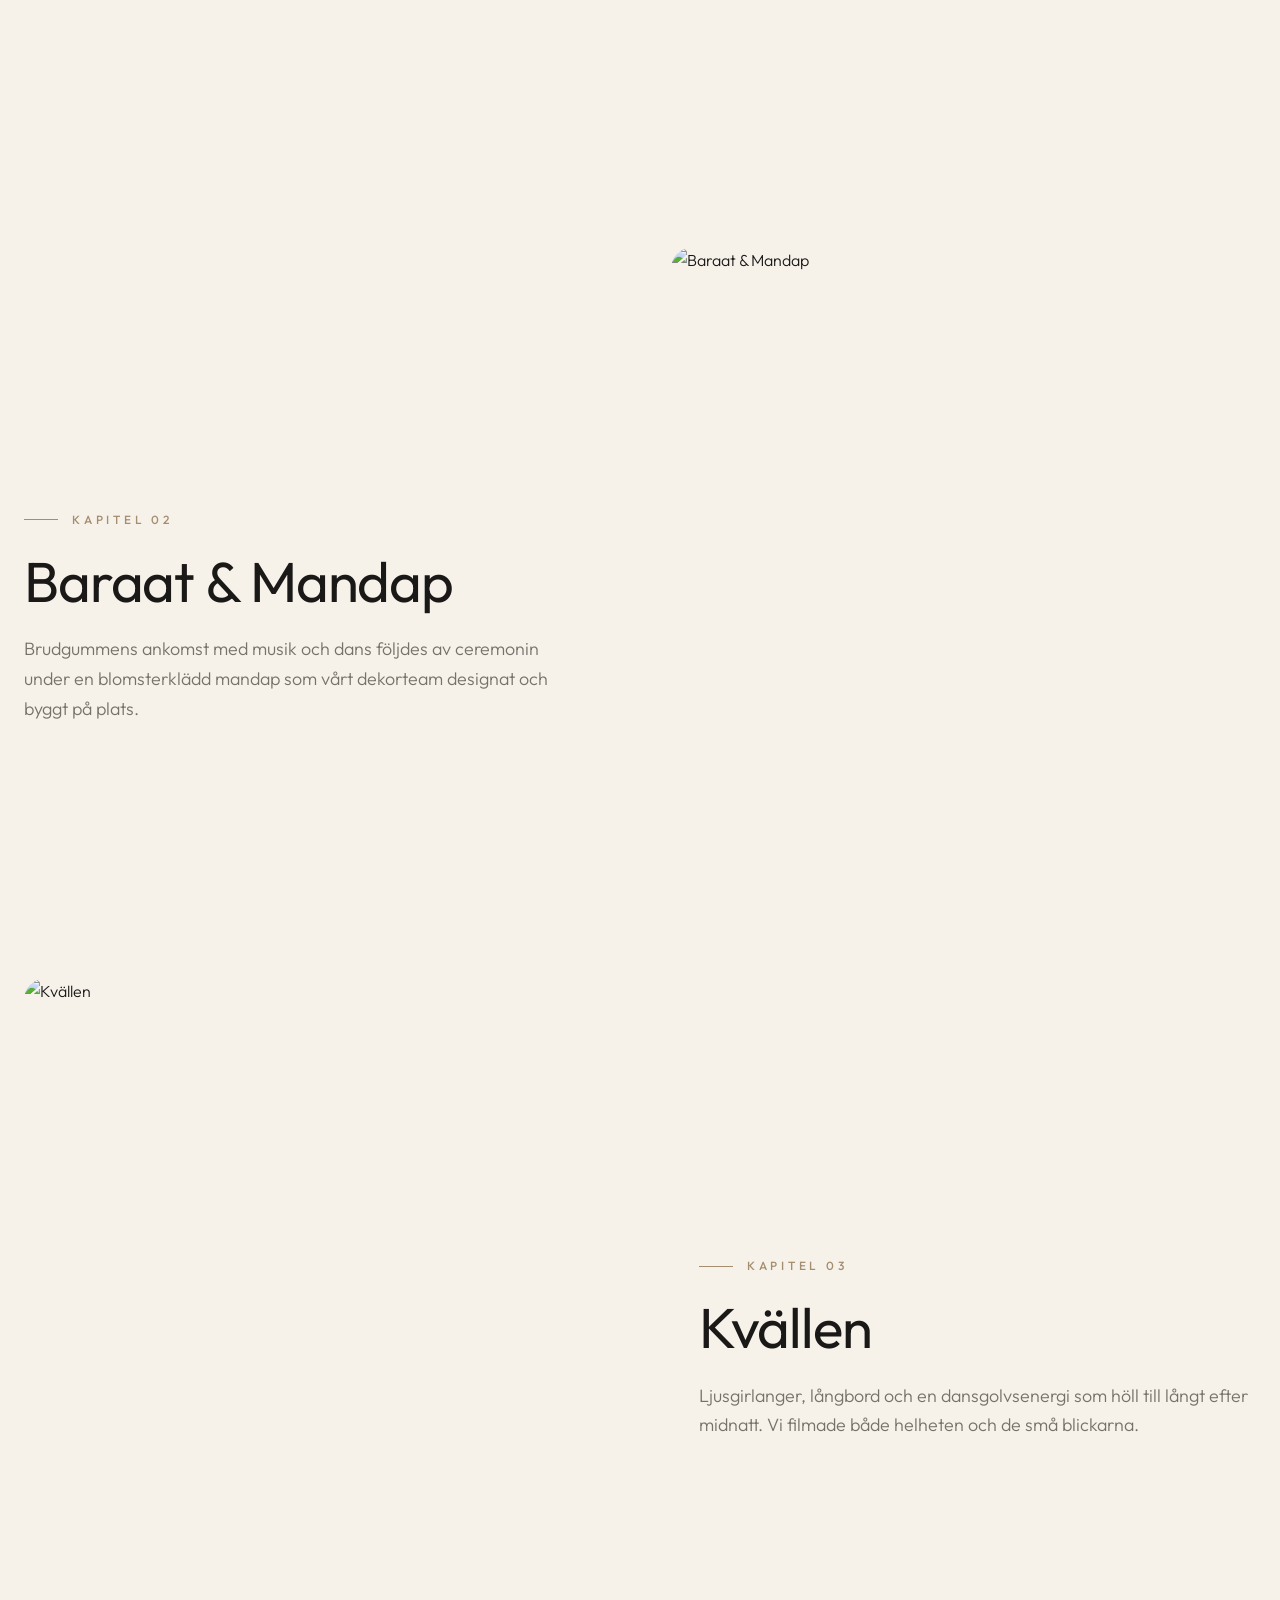
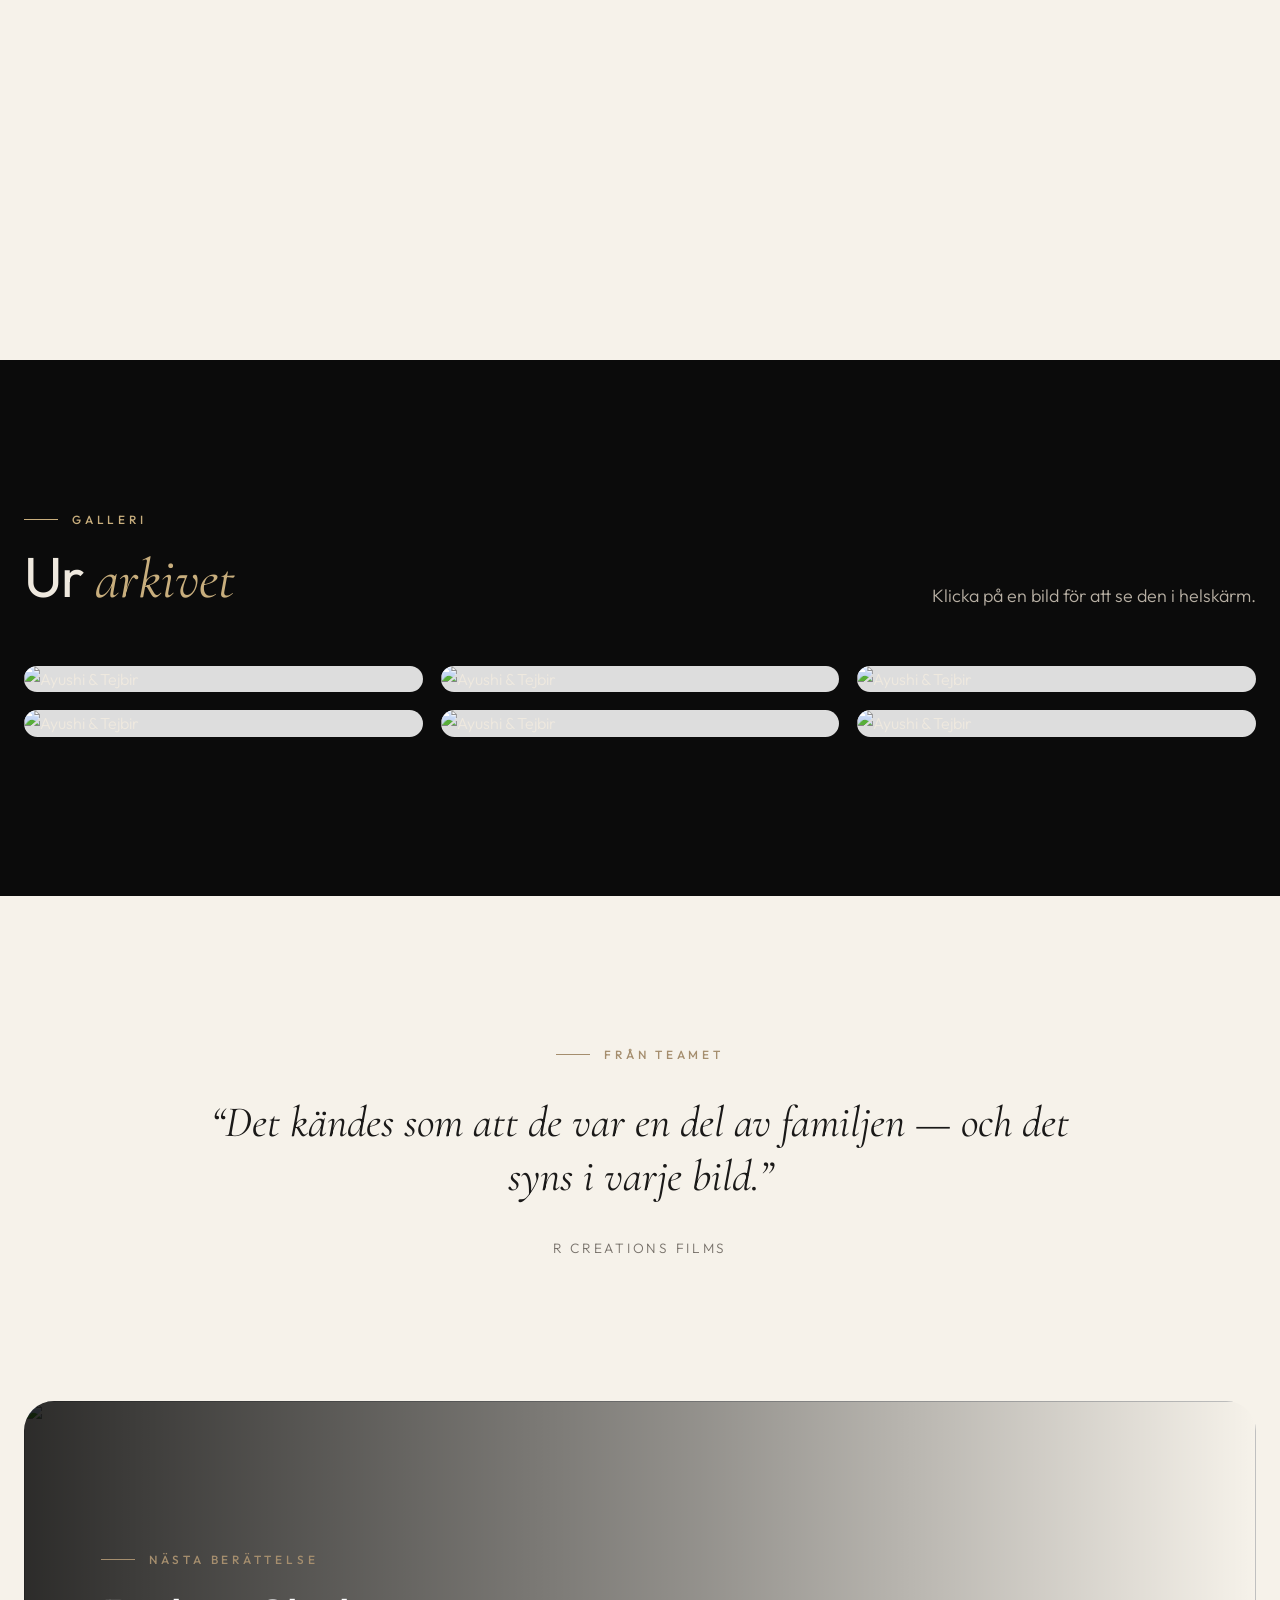
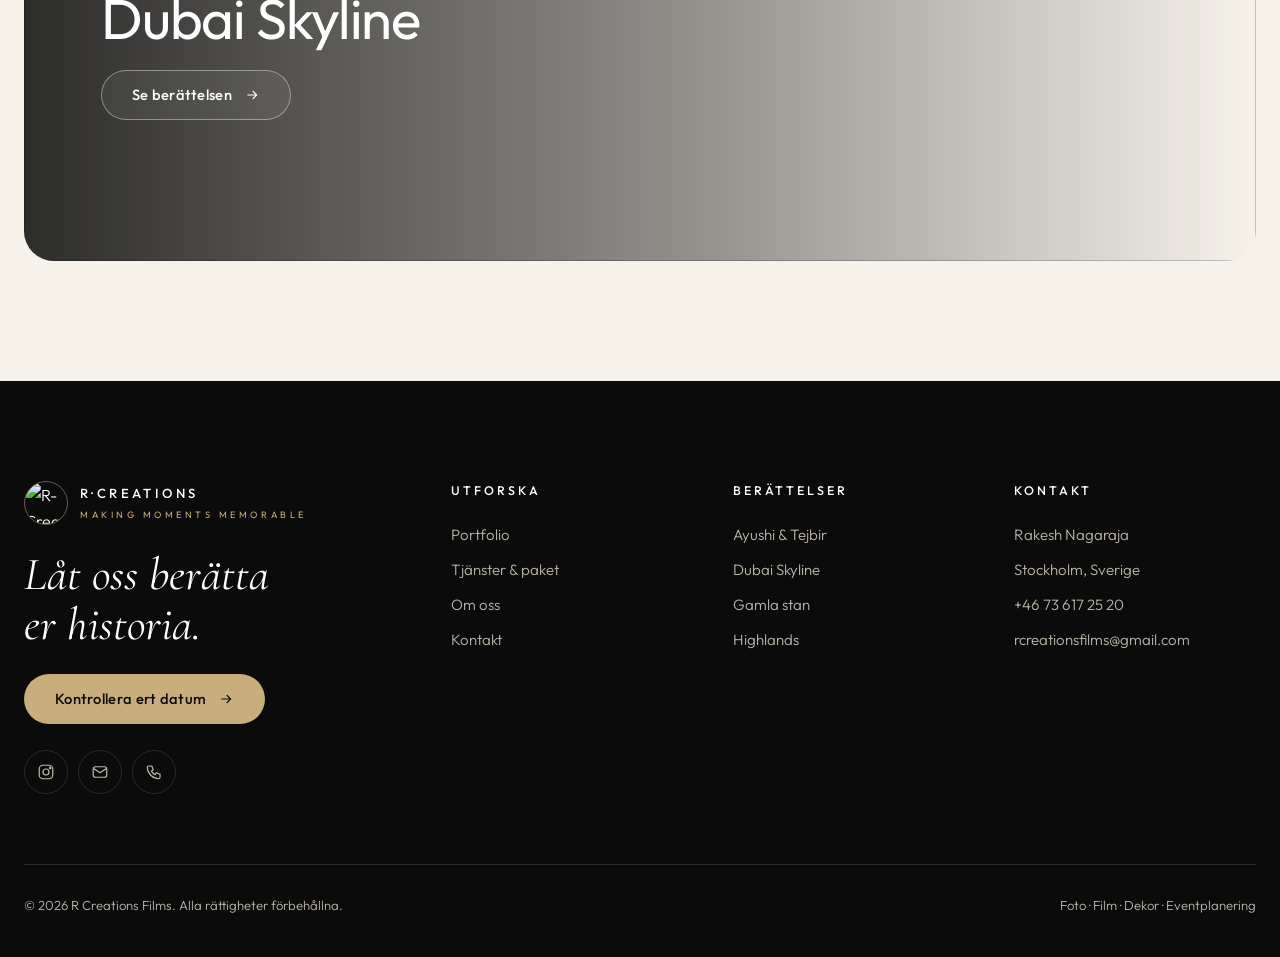
==== commit 0bd8446a: "Hero: YouTube-montage av egna filmer, riktig logga, ny bild i projektlistan Co-Authored-By: Claude O" ====
--- a/ayushi-tejbir.html
+++ b/ayushi-tejbir.html
@@ -1,9 +1,9 @@
 <!doctype html><html lang="sv"><head><meta charset="utf-8"><meta name="viewport" content="width=device-width,initial-scale=1">
-<title>Ayushi &amp; Tejbir — R Creations Films</title><meta name="description" content="En tidlös förening av tradition, elegans och oförglömliga ögonblick. Tre dagar, hundratals gäster och en mandap byggd från grunden."><meta name="robots" content="noindex"><meta name="theme-color" content="#0b0b0b">
+<title>Ayushi &amp; Tejbir — R Creations Films</title><meta name="description" content="En tidlös förening av tradition, elegans och oförglömliga ögonblick. Tre dagar, hundratals gäster och en mandap byggd från grunden."><meta name="theme-color" content="#0b0b0b">
 <link rel="preconnect" href="https://fonts.googleapis.com"><link rel="preconnect" href="https://fonts.gstatic.com" crossorigin>
 <link href="https://fonts.googleapis.com/css2?family=Outfit:wght@300;400;500;600&family=Cormorant+Garamond:ital,wght@1,400;1,500&display=swap" rel="stylesheet">
 <link rel="stylesheet" href="styles.css"></head><body>
-<header class="nav"><div class="wrap"><a href="index.html" class="logo" aria-label="R Creations Films"><span class="logo-mark">R</span><span class="logo-txt">R·CREATIONS<small>FILMS · STOCKHOLM</small></span></a>
+<header class="nav"><div class="wrap"><a href="index.html" class="logo" aria-label="R Creations Films"><img class="logo-img" src="https://static.wixstatic.com/media/f8e2fb_2bfb1152f5934579974cc6b8b0857178~mv2.jpeg/v1/crop/x_112,y_0,w_425,h_425/fill/w_120,h_120,q_90/logo.jpg" alt="R-Creations logga"><span class="logo-txt">R·CREATIONS<small>FILMS · STOCKHOLM</small></span></a>
 <nav><ul class="menu"><li><a href="index.html">Hem</a></li><li><a href="portfolio.html">Portfolio</a></li><li><a href="tjanster.html">Tjänster</a></li><li><a href="om.html">Om oss</a></li><li><a href="kontakt.html" class="btn btn-gold">Boka konsultation</a></li></ul></nav><button class="burger" aria-label="Meny"><span></span><span></span></button></div></header>
 <section class="hero page-hero"><video autoplay muted loop playsinline preload="auto" poster="https://static.wixstatic.com/media/f8e2fb_c2dbded9f70c451fb1ccffb46e70add3~mv2.jpeg/v1/fit/w_1800,h_1800,q_85,enc_auto/f8e2fb_c2dbded9f70c451fb1ccffb46e70add3~mv2.jpeg"><source src="https://videos.pexels.com/video-files/4446328/4446328-hd_1920_1080_25fps.mp4" type="video/mp4"></video>
 <button class="hero-sound" aria-label="Ljud">♪</button>
@@ -15,11 +15,11 @@
 <section><div class="wrap quote rv"><span class="eyebrow">Från teamet</span><blockquote>“Det kändes som att de var en del av familjen — och det syns i varje bild.”</blockquote><cite>R Creations Films</cite></div></section>
 <a href="dubai.html" class="feature wrap rv" style="margin-bottom:120px;min-height:460px"><img src="https://static.wixstatic.com/media/f8e2fb_f4c9590817884916849a5b9937a18e26~mv2.jpg/v1/fit/w_1800,h_1800,q_85,enc_auto/f8e2fb_f4c9590817884916849a5b9937a18e26~mv2.jpg" alt="" loading="lazy"><div class="feature-body"><span class="eyebrow">Nästa berättelse</span><h2 class="h-lg">Dubai Skyline</h2><span class="btn btn-ghost">Se berättelsen <svg viewBox="0 0 24 24" fill="none" stroke="currentColor" stroke-width="1.6"><path d="M5 12h14M13 6l6 6-6 6"/></svg></span></div></a>
 <footer class="footer"><div class="wrap"><div class="f-top">
-<div><a href="index.html" class="logo"><span class="logo-mark">R</span><span class="logo-txt">R·CREATIONS<small>MAKING MOMENTS MEMORABLE</small></span></a>
+<div><a href="index.html" class="logo"><img class="logo-img" src="https://static.wixstatic.com/media/f8e2fb_2bfb1152f5934579974cc6b8b0857178~mv2.jpeg/v1/crop/x_112,y_0,w_425,h_425/fill/w_120,h_120,q_90/logo.jpg" alt="R-Creations logga"><span class="logo-txt">R·CREATIONS<small>MAKING MOMENTS MEMORABLE</small></span></a>
 <p class="f-big">Låt oss berätta<br>er historia.</p><a href="kontakt.html" class="btn btn-gold">Kontrollera ert datum <svg viewBox="0 0 24 24" fill="none" stroke="currentColor" stroke-width="1.6"><path d="M5 12h14M13 6l6 6-6 6"/></svg></a>
 <div class="socials"><a href="https://www.instagram.com/rcreations_films" target="_blank" rel="noopener" aria-label="Instagram"><svg viewBox="0 0 24 24" fill="none" stroke="currentColor" stroke-width="1.6"><rect x="3" y="3" width="18" height="18" rx="5"/><circle cx="12" cy="12" r="4"/><circle cx="17.5" cy="6.5" r="1" fill="currentColor"/></svg></a><a href="mailto:rcreationsfilms@gmail.com" aria-label="E-post"><svg viewBox="0 0 24 24" fill="none" stroke="currentColor" stroke-width="1.6"><rect x="3" y="5" width="18" height="14" rx="3"/><path d="M3 7l9 6 9-6"/></svg></a><a href="tel:+46736172520" aria-label="Telefon"><svg viewBox="0 0 24 24" fill="none" stroke="currentColor" stroke-width="1.6"><path d="M5 4h4l2 5-2.5 1.5a11 11 0 005 5L15 13l5 2v4a2 2 0 01-2 2A16 16 0 013 6a2 2 0 012-2"/></svg></a></div></div>
 <div><h4>Utforska</h4><ul><li><a href="portfolio.html">Portfolio</a></li><li><a href="tjanster.html">Tjänster &amp; paket</a></li><li><a href="om.html">Om oss</a></li><li><a href="kontakt.html">Kontakt</a></li></ul></div>
 <div><h4>Berättelser</h4><ul><li><a href="ayushi-tejbir.html">Ayushi &amp; Tejbir</a></li><li><a href="dubai.html">Dubai Skyline</a></li><li><a href="stockholm.html">Gamla stan</a></li><li><a href="highlands.html">Highlands</a></li></ul></div>
 <div><h4>Kontakt</h4><ul><li>Rakesh Nagaraja</li><li>Stockholm, Sverige</li><li><a href="tel:+46736172520">+46 73 617 25 20</a></li><li><a href="mailto:rcreationsfilms@gmail.com">rcreationsfilms@gmail.com</a></li></ul></div>
 </div><div class="f-bot"><span>© 2026 R Creations Films. Alla rättigheter förbehållna.</span><span>Foto · Film · Dekor · Eventplanering</span></div></div></footer>
-<div style="position:fixed;bottom:16px;left:50%;transform:translateX(-50%);z-index:200;background:#0b0b0b;color:#d9c49a;border:1px solid #c8ae7d;border-radius:999px;padding:9px 18px;font:500 12px Outfit,sans-serif;letter-spacing:.06em">Designkoncept – inte R Creations officiella webbplats</div><script src="main.js"></script></body></html>+<script src="main.js"></script></body></html>
--- a/styles.css
+++ b/styles.css
@@ -268,3 +268,7 @@
 @media(max-width:700px){#berattelse .stats{grid-template-columns:1fr 1fr!important}}
 .hero::before{content:"";position:absolute;inset:0;z-index:-1;background:linear-gradient(90deg,rgba(0,0,0,.6) 0%,rgba(0,0,0,.25) 50%,transparent 75%)}
 .hero .eyebrow{color:var(--gold-2)}
+.logo-img{width:44px;height:44px;border-radius:50%;object-fit:cover;border:1px solid rgba(200,174,125,.5)}
+.yt-bg{position:absolute;inset:0;z-index:-2;overflow:hidden;pointer-events:none}
+.yt-bg>div,.yt-bg iframe{position:absolute;top:50%;left:50%;width:max(100vw,177.78vh);height:max(56.25vw,100vh);transform:translate(-50%,-50%) scale(1.15);opacity:0;transition:opacity 1.2s ease;border:0}
+.yt-bg iframe.show{opacity:1}
